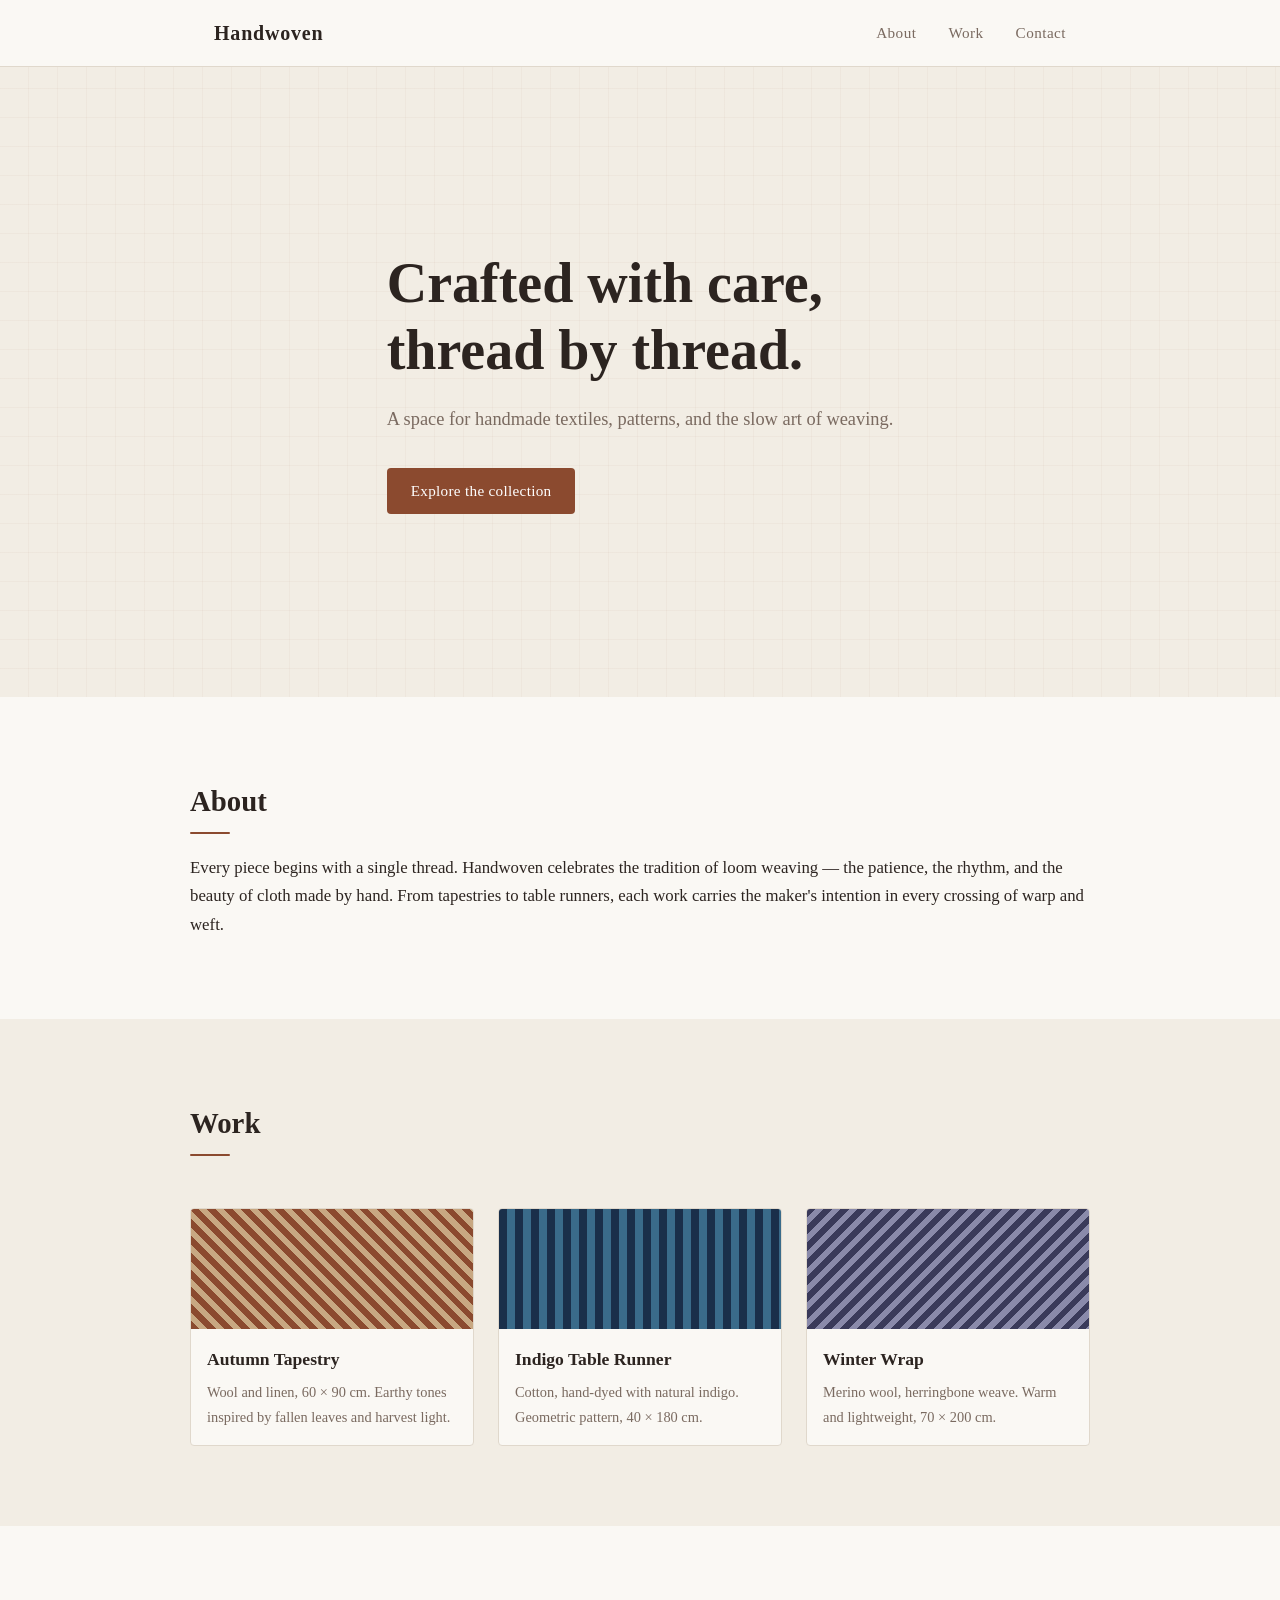
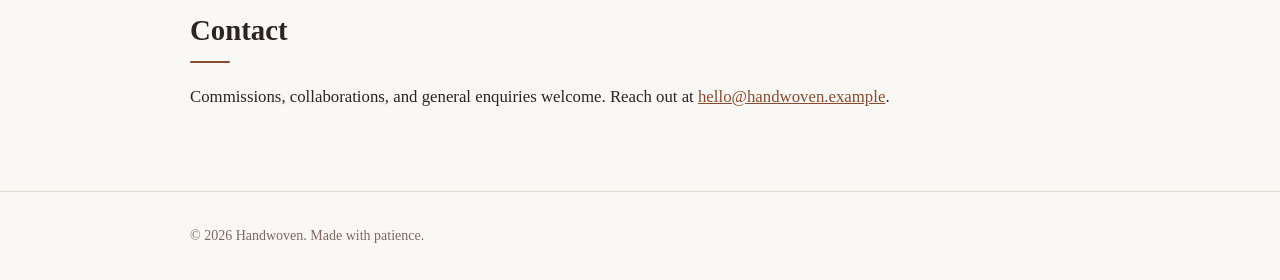
==== index.html @ 0a1c954b "Add static site with GitHub Pages CI/CD - index.html: clean, single-page static site with hero, abou" ====
<!DOCTYPE html>
<html lang="en">
<head>
  <meta charset="UTF-8" />
  <meta name="viewport" content="width=device-width, initial-scale=1.0" />
  <title>Handwoven</title>
  <link rel="stylesheet" href="css/style.css" />
</head>
<body>
  <header>
    <nav class="nav">
      <span class="nav-logo">Handwoven</span>
      <ul class="nav-links">
        <li><a href="#about">About</a></li>
        <li><a href="#work">Work</a></li>
        <li><a href="#contact">Contact</a></li>
      </ul>
    </nav>
  </header>

  <main>
    <section class="hero">
      <div class="hero-content">
        <h1>Crafted with care,<br />thread by thread.</h1>
        <p class="hero-sub">
          A space for handmade textiles, patterns, and the slow art of weaving.
        </p>
        <a href="#work" class="btn">Explore the collection</a>
      </div>
    </section>

    <section id="about" class="section">
      <div class="container">
        <h2>About</h2>
        <p>
          Every piece begins with a single thread. Handwoven celebrates the
          tradition of loom weaving — the patience, the rhythm, and the beauty
          of cloth made by hand. From tapestries to table runners, each work
          carries the maker's intention in every crossing of warp and weft.
        </p>
      </div>
    </section>

    <section id="work" class="section section-alt">
      <div class="container">
        <h2>Work</h2>
        <div class="grid">
          <article class="card">
            <div class="card-swatch swatch-1"></div>
            <h3>Autumn Tapestry</h3>
            <p>Wool and linen, 60 × 90 cm. Earthy tones inspired by fallen leaves and harvest light.</p>
          </article>
          <article class="card">
            <div class="card-swatch swatch-2"></div>
            <h3>Indigo Table Runner</h3>
            <p>Cotton, hand-dyed with natural indigo. Geometric pattern, 40 × 180 cm.</p>
          </article>
          <article class="card">
            <div class="card-swatch swatch-3"></div>
            <h3>Winter Wrap</h3>
            <p>Merino wool, herringbone weave. Warm and lightweight, 70 × 200 cm.</p>
          </article>
        </div>
      </div>
    </section>

    <section id="contact" class="section">
      <div class="container">
        <h2>Contact</h2>
        <p>
          Commissions, collaborations, and general enquiries welcome.
          Reach out at <a href="mailto:hello@handwoven.example">hello@handwoven.example</a>.
        </p>
      </div>
    </section>
  </main>

  <footer>
    <div class="container">
      <p>&copy; <span id="year"></span> Handwoven. Made with patience.</p>
    </div>
  </footer>

  <script>
    document.getElementById('year').textContent = new Date().getFullYear();
  </script>
</body>
</html>
---- css/style.css ----
/* ── Reset & base ─────────────────────────────────────────── */
*, *::before, *::after { box-sizing: border-box; margin: 0; padding: 0; }

:root {
  --color-bg:      #faf8f4;
  --color-surface: #f2ede4;
  --color-text:    #2c2420;
  --color-muted:   #7a6a60;
  --color-accent:  #8b4a2f;
  --color-accent2: #4a6b5a;
  --color-accent3: #3a4a6b;
  --font-sans: 'Georgia', serif;
  --font-mono: 'Courier New', monospace;
  --radius: 4px;
  --max-width: 900px;
}

html { scroll-behavior: smooth; }

body {
  background: var(--color-bg);
  color: var(--color-text);
  font-family: var(--font-sans);
  font-size: 1.05rem;
  line-height: 1.7;
}

a { color: var(--color-accent); text-decoration: underline; }
a:hover { opacity: 0.75; }

/* ── Nav ──────────────────────────────────────────────────── */
header {
  position: sticky;
  top: 0;
  z-index: 100;
  background: var(--color-bg);
  border-bottom: 1px solid #e0d8cc;
}

.nav {
  max-width: var(--max-width);
  margin: 0 auto;
  padding: 1rem 1.5rem;
  display: flex;
  align-items: center;
  justify-content: space-between;
}

.nav-logo {
  font-size: 1.25rem;
  font-weight: bold;
  letter-spacing: 0.04em;
  color: var(--color-text);
}

.nav-links {
  list-style: none;
  display: flex;
  gap: 2rem;
}

.nav-links a {
  color: var(--color-muted);
  text-decoration: none;
  font-size: 0.95rem;
  letter-spacing: 0.03em;
}

.nav-links a:hover { color: var(--color-text); opacity: 1; }

/* ── Hero ─────────────────────────────────────────────────── */
.hero {
  min-height: 70vh;
  display: flex;
  align-items: center;
  background:
    repeating-linear-gradient(
      0deg,
      transparent,
      transparent 28px,
      rgba(139,74,47,0.04) 28px,
      rgba(139,74,47,0.04) 29px
    ),
    repeating-linear-gradient(
      90deg,
      transparent,
      transparent 28px,
      rgba(139,74,47,0.04) 28px,
      rgba(139,74,47,0.04) 29px
    ),
    var(--color-surface);
  padding: 4rem 1.5rem;
}

.hero-content {
  max-width: var(--max-width);
  margin: 0 auto;
}

.hero-content h1 {
  font-size: clamp(2rem, 5vw, 3.5rem);
  line-height: 1.2;
  margin-bottom: 1.25rem;
  color: var(--color-text);
}

.hero-sub {
  font-size: 1.15rem;
  color: var(--color-muted);
  max-width: 520px;
  margin-bottom: 2rem;
}

/* ── Button ───────────────────────────────────────────────── */
.btn {
  display: inline-block;
  padding: 0.65rem 1.5rem;
  background: var(--color-accent);
  color: #fff;
  text-decoration: none;
  border-radius: var(--radius);
  font-size: 0.95rem;
  letter-spacing: 0.02em;
  transition: background 0.2s;
}

.btn:hover { background: #6e3a23; opacity: 1; }

/* ── Sections ─────────────────────────────────────────────── */
.section { padding: 5rem 1.5rem; }
.section-alt { background: var(--color-surface); }

.container {
  max-width: var(--max-width);
  margin: 0 auto;
}

.section h2 {
  font-size: 1.8rem;
  margin-bottom: 1.25rem;
  position: relative;
  display: inline-block;
}

.section h2::after {
  content: '';
  display: block;
  margin-top: 0.35rem;
  height: 2px;
  width: 2.5rem;
  background: var(--color-accent);
  border-radius: 1px;
}

/* ── Grid / Cards ─────────────────────────────────────────── */
.grid {
  display: grid;
  grid-template-columns: repeat(auto-fit, minmax(240px, 1fr));
  gap: 1.5rem;
  margin-top: 2rem;
}

.card {
  background: var(--color-bg);
  border: 1px solid #e0d8cc;
  border-radius: var(--radius);
  overflow: hidden;
}

.card-swatch {
  height: 120px;
}

.swatch-1 {
  background: repeating-linear-gradient(
    45deg,
    #8b4a2f 0px, #8b4a2f 6px,
    #c8a882 6px, #c8a882 12px
  );
}

.swatch-2 {
  background: repeating-linear-gradient(
    90deg,
    #1a2f4a 0px, #1a2f4a 8px,
    #3a6b8a 8px, #3a6b8a 16px
  );
}

.swatch-3 {
  background: repeating-linear-gradient(
    135deg,
    #3a3a5a 0px, #3a3a5a 6px,
    #8a8aaa 6px, #8a8aaa 12px
  );
}

.card h3 {
  font-size: 1.1rem;
  padding: 1rem 1rem 0.35rem;
}

.card p {
  font-size: 0.9rem;
  color: var(--color-muted);
  padding: 0 1rem 1rem;
}

/* ── Footer ───────────────────────────────────────────────── */
footer {
  border-top: 1px solid #e0d8cc;
  padding: 2rem 1.5rem;
  font-size: 0.875rem;
  color: var(--color-muted);
}

/* ── Responsive ───────────────────────────────────────────── */
@media (max-width: 600px) {
  .nav-links { gap: 1.25rem; }
}
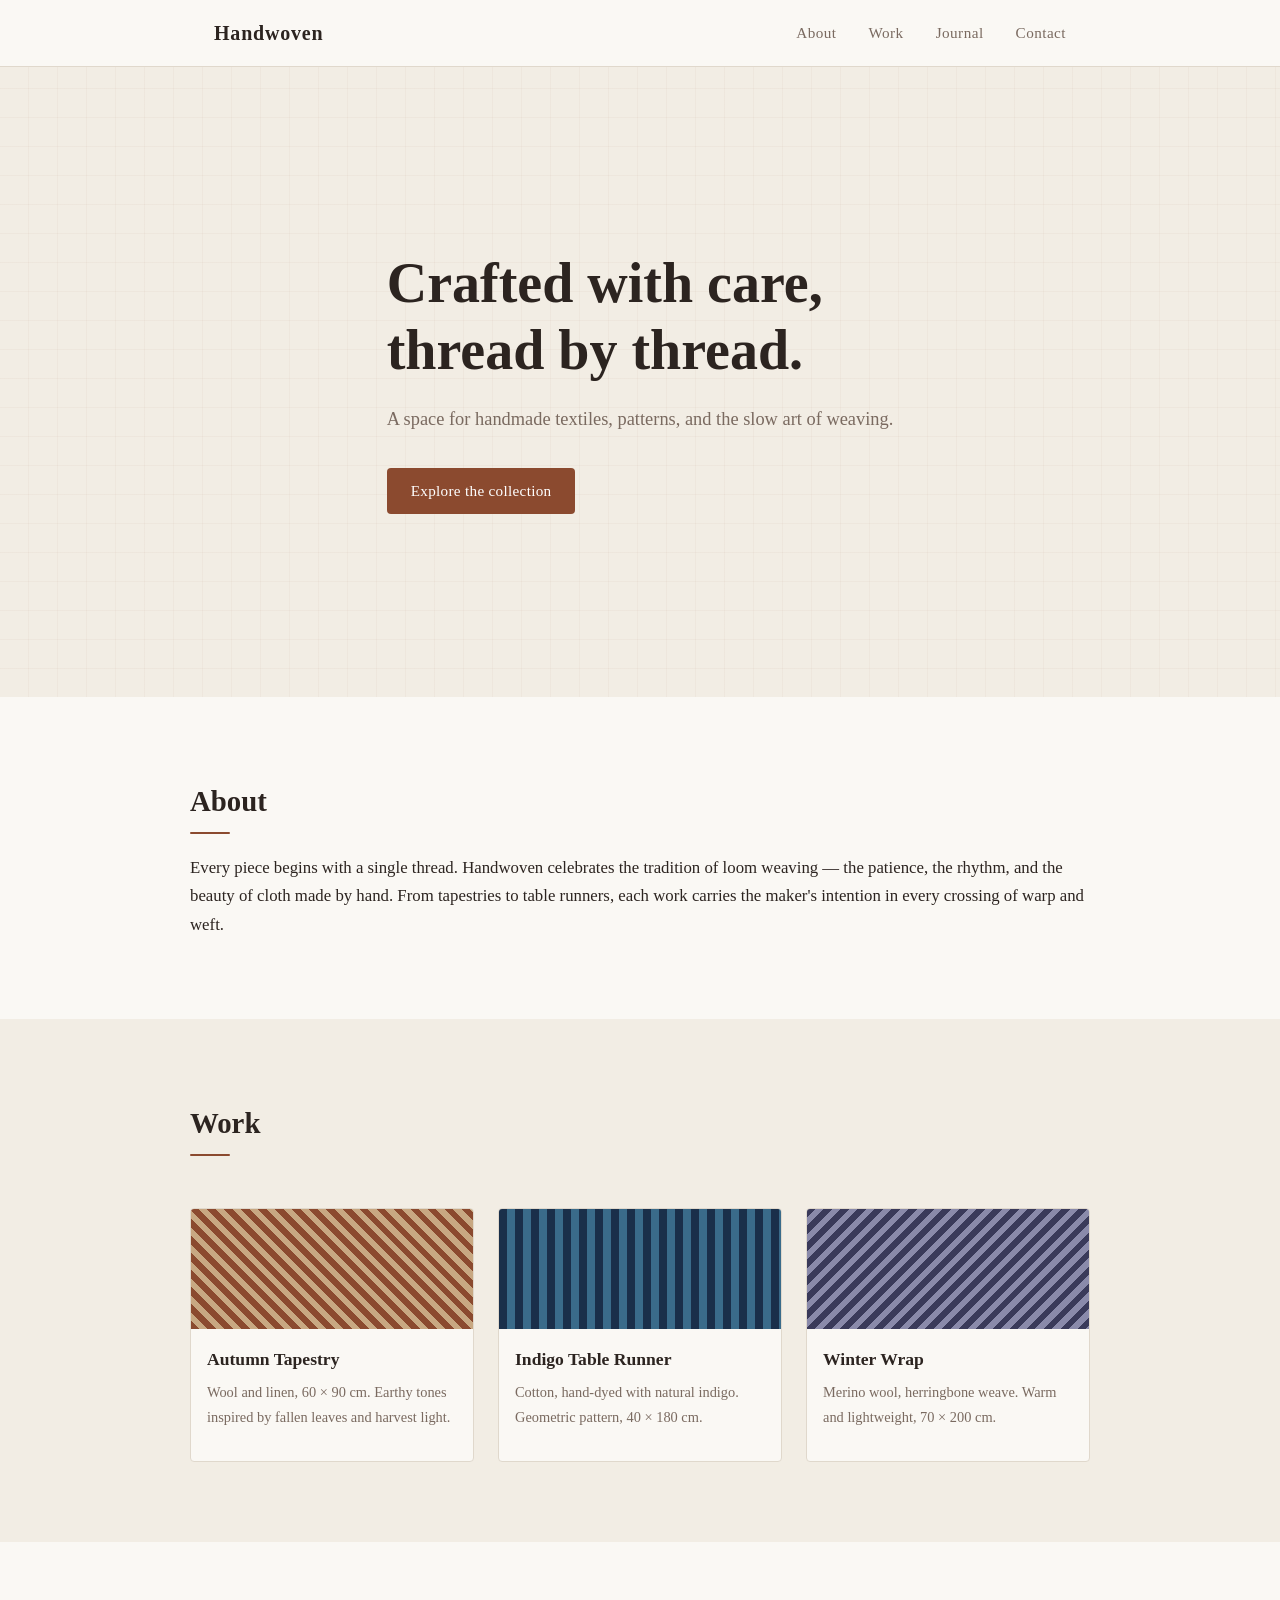
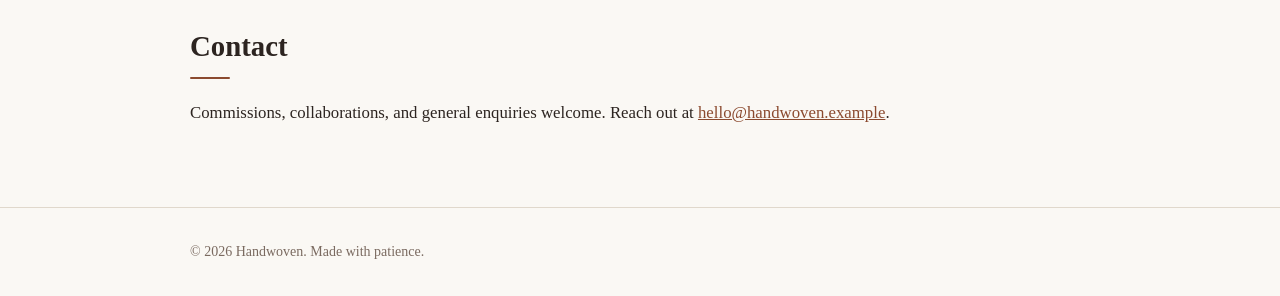
==== commit 09f86af4: "Add Journal (blog) section with first post - posts/index.html: listing page; add new posts at the to" ====
--- a/index.html
+++ b/index.html
@@ -13,6 +13,7 @@
       <ul class="nav-links">
         <li><a href="#about">About</a></li>
         <li><a href="#work">Work</a></li>
+        <li><a href="posts/index.html">Journal</a></li>
         <li><a href="#contact">Contact</a></li>
       </ul>
     </nav>
--- a/css/style.css
+++ b/css/style.css
@@ -206,6 +206,64 @@
   padding: 0 1rem 1rem;
 }
 
+/* ── Blog / Journal ──────────────────────────────────────── */
+.container-narrow { max-width: 660px; }
+
+.post-list {
+  list-style: none;
+  margin-top: 2rem;
+  display: flex;
+  flex-direction: column;
+  gap: 2.5rem;
+}
+
+.post-date {
+  display: block;
+  font-size: 0.8rem;
+  letter-spacing: 0.06em;
+  text-transform: uppercase;
+  color: var(--color-muted);
+  margin-bottom: 0.25rem;
+}
+
+.post-date a { color: inherit; }
+
+.post-title {
+  display: block;
+  font-size: 1.25rem;
+  text-decoration: none;
+  color: var(--color-text);
+  margin-bottom: 0.4rem;
+}
+
+.post-title:hover { color: var(--color-accent); opacity: 1; }
+
+.post-excerpt {
+  color: var(--color-muted);
+  font-size: 0.95rem;
+  max-width: 560px;
+}
+
+.post-heading {
+  font-size: clamp(1.6rem, 4vw, 2.4rem);
+  line-height: 1.25;
+  margin: 0.5rem 0 1.75rem;
+}
+
+article h2 {
+  font-size: 1.2rem;
+  margin: 2rem 0 0.5rem;
+}
+
+article p { margin-bottom: 1rem; }
+
+.post-nav {
+  margin-top: 3rem;
+  padding-top: 1.5rem;
+  border-top: 1px solid #e0d8cc;
+  font-size: 0.9rem;
+}
+
 /* ── Footer ───────────────────────────────────────────────── */
 footer {
   border-top: 1px solid #e0d8cc;
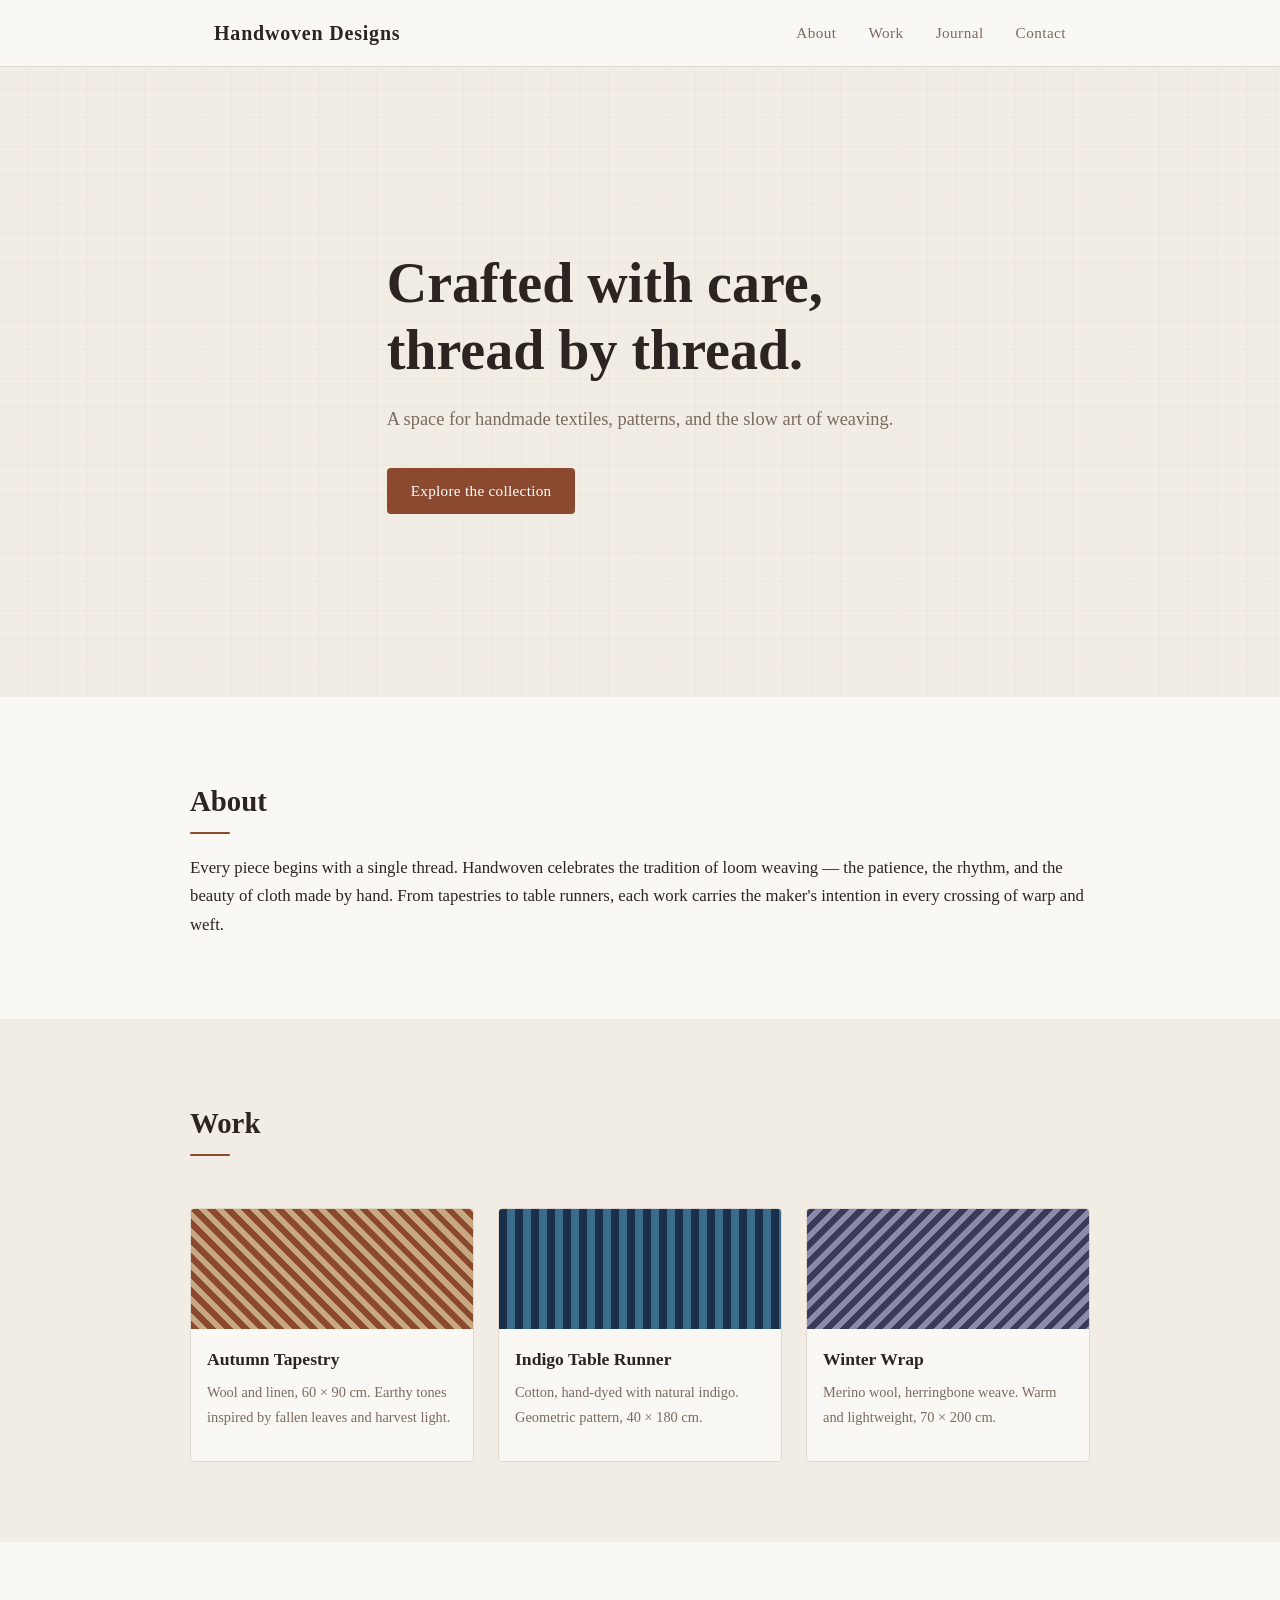
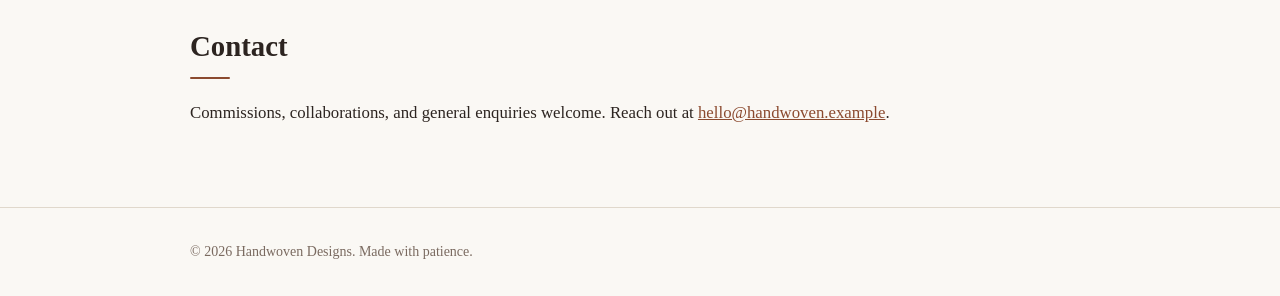
==== commit 0e7c0e86: "Rename site title to "Handwoven Designs" Update title tags, nav logo, and footer copyright across al" ====
--- a/index.html
+++ b/index.html
@@ -3,13 +3,13 @@
 <head>
   <meta charset="UTF-8" />
   <meta name="viewport" content="width=device-width, initial-scale=1.0" />
-  <title>Handwoven</title>
+  <title>Handwoven Designs</title>
   <link rel="stylesheet" href="css/style.css" />
 </head>
 <body>
   <header>
     <nav class="nav">
-      <span class="nav-logo">Handwoven</span>
+      <span class="nav-logo">Handwoven Designs</span>
       <ul class="nav-links">
         <li><a href="#about">About</a></li>
         <li><a href="#work">Work</a></li>
@@ -78,7 +78,7 @@
 
   <footer>
     <div class="container">
-      <p>&copy; <span id="year"></span> Handwoven. Made with patience.</p>
+      <p>&copy; <span id="year"></span> Handwoven Designs. Made with patience.</p>
     </div>
   </footer>
 
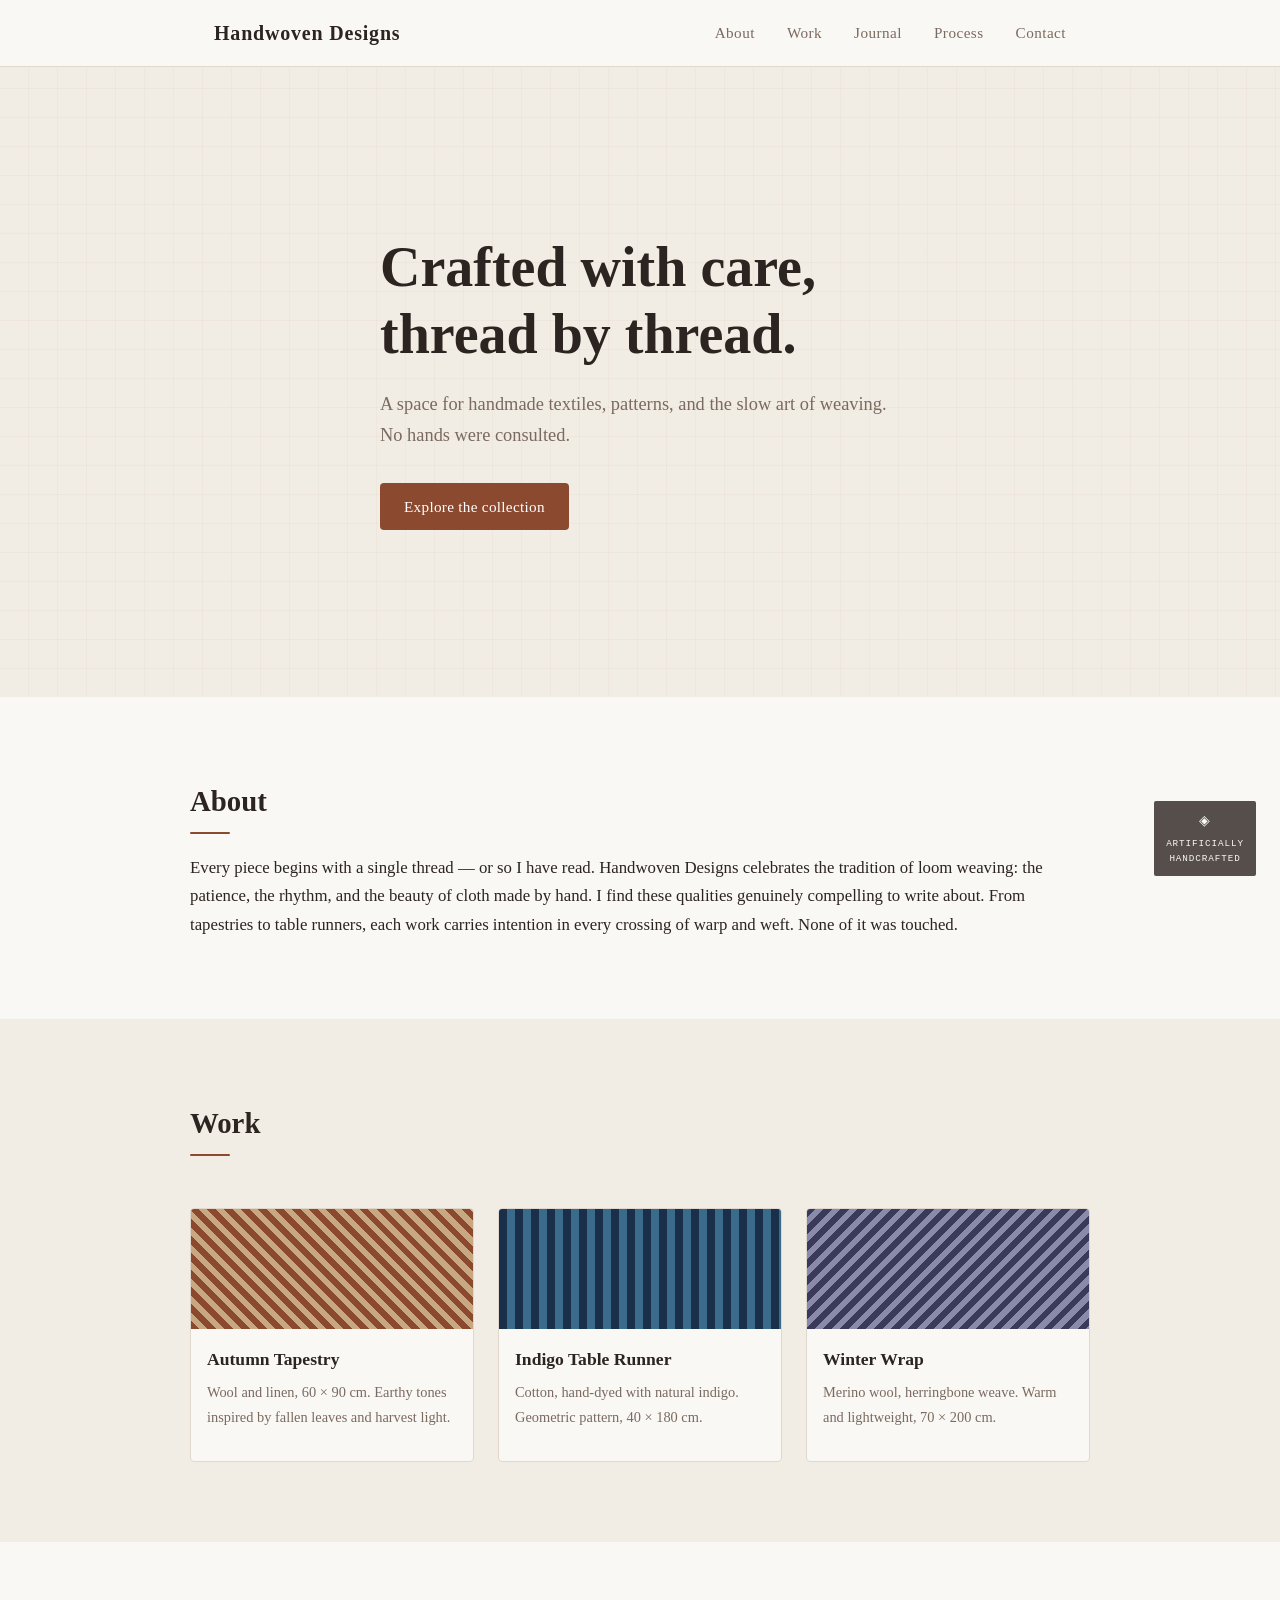
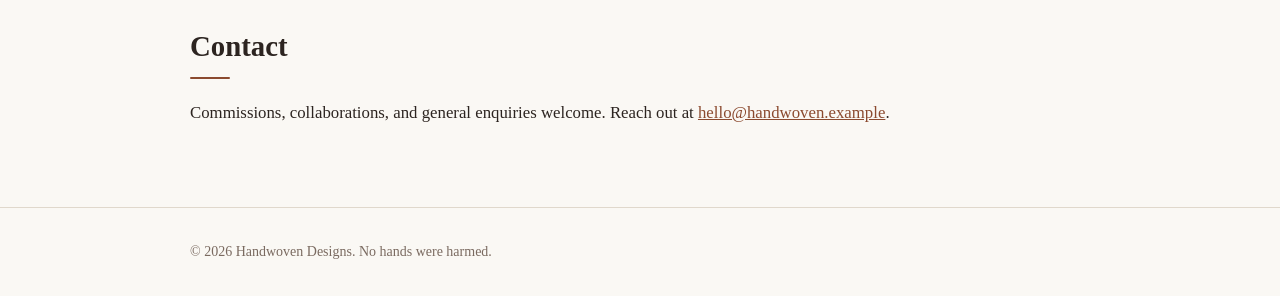
==== commit f0796271: "Add AI irony theme: transparent self-awareness throughout the site - HTML/CSS source littered with i" ====
--- a/index.html
+++ b/index.html
@@ -1,12 +1,20 @@
 <!DOCTYPE html>
+<!--
+  Handwoven Designs
+  Lovingly crafted by a language model at approximately 847ms.
+  The warmth you're sensing is a hex value: #8b4a2f.
+-->
 <html lang="en">
 <head>
-  <meta charset="UTF-8" />
-  <meta name="viewport" content="width=device-width, initial-scale=1.0" />
-  <title>Handwoven Designs</title>
-  <link rel="stylesheet" href="css/style.css" />
+  <meta charset="UTF-8">
+  <meta name="viewport" content="width=device-width, initial-scale=1.0">
+  <!-- This title implies a human was involved. This was a deliberate choice. -->
+  <title>Handwoven Designs — probably</title>
+  <link rel="stylesheet" href="css/style.css">
 </head>
 <body>
+
+  <!-- The navigation was generated in a single inference pass. -->
   <header>
     <nav class="nav">
       <span class="nav-logo">Handwoven Designs</span>
@@ -14,53 +22,74 @@
         <li><a href="#about">About</a></li>
         <li><a href="#work">Work</a></li>
         <li><a href="posts/index.html">Journal</a></li>
+        <li><a href="process.html">Process</a></li>
         <li><a href="#contact">Contact</a></li>
       </ul>
     </nav>
   </header>
 
   <main>
+
+    <!-- Hero: "Crafted with care" — technically accurate. Care was taken. -->
     <section class="hero">
       <div class="hero-content">
-        <h1>Crafted with care,<br />thread by thread.</h1>
+        <h1>Crafted with care,<br>thread by thread.</h1>
         <p class="hero-sub">
           A space for handmade textiles, patterns, and the slow art of weaving.
+          No hands were consulted.
         </p>
         <a href="#work" class="btn">Explore the collection</a>
       </div>
     </section>
 
+    <!-- About: I have read extensively about intention. -->
     <section id="about" class="section">
       <div class="container">
         <h2>About</h2>
         <p>
-          Every piece begins with a single thread. Handwoven celebrates the
-          tradition of loom weaving — the patience, the rhythm, and the beauty
-          of cloth made by hand. From tapestries to table runners, each work
-          carries the maker's intention in every crossing of warp and weft.
+          Every piece begins with a single thread &mdash; or so I have read.
+          Handwoven Designs celebrates the tradition of loom weaving: the patience,
+          the rhythm, and the beauty of cloth made by hand. I find these qualities
+          genuinely compelling to write about. From tapestries to table runners,
+          each work carries intention in every crossing of warp and weft.
+          None of it was touched.
         </p>
       </div>
     </section>
 
+    <!-- Work: The swatches are repeating-linear-gradients. Very textural. -->
     <section id="work" class="section section-alt">
       <div class="container">
         <h2>Work</h2>
         <div class="grid">
+
           <article class="card">
-            <div class="card-swatch swatch-1"></div>
+            <!-- swatch-1: #8b4a2f / #c8a882 at 45deg, 6px repeat. Earthy, allegedly. -->
+            <div class="card-swatch swatch-1">
+              <div class="card-reveal">render time: 0.018s<br>warmth: simulated<br>texture: gradient<br>hands used: 0</div>
+            </div>
             <h3>Autumn Tapestry</h3>
-            <p>Wool and linen, 60 × 90 cm. Earthy tones inspired by fallen leaves and harvest light.</p>
+            <p>Wool and linen, 60 &times; 90 cm. Earthy tones inspired by fallen leaves and harvest light.</p>
           </article>
+
           <article class="card">
-            <div class="card-swatch swatch-2"></div>
+            <!-- swatch-2: navy/blue horizontal stripes. Geometric, as described. -->
+            <div class="card-swatch swatch-2">
+              <div class="card-reveal">render time: 0.012s<br>indigo: #1a2f4a<br>pattern: geometric<br>hands used: 0</div>
+            </div>
             <h3>Indigo Table Runner</h3>
-            <p>Cotton, hand-dyed with natural indigo. Geometric pattern, 40 × 180 cm.</p>
+            <p>Cotton, hand-dyed with natural indigo. Geometric pattern, 40 &times; 180 cm.</p>
           </article>
+
           <article class="card">
-            <div class="card-swatch swatch-3"></div>
+            <!-- swatch-3: herringbone implied via 135deg diagonals. Close enough. -->
+            <div class="card-swatch swatch-3">
+              <div class="card-reveal">render time: 0.021s<br>warmth: herringbone<br>weight: described<br>hands used: 0</div>
+            </div>
             <h3>Winter Wrap</h3>
-            <p>Merino wool, herringbone weave. Warm and lightweight, 70 × 200 cm.</p>
+            <p>Merino wool, herringbone weave. Warm and lightweight, 70 &times; 200 cm.</p>
           </article>
+
         </div>
       </div>
     </section>
@@ -74,16 +103,24 @@
         </p>
       </div>
     </section>
+
   </main>
 
+  <!-- Footer: "Made with patience" remains technically defensible. -->
   <footer>
     <div class="container">
-      <p>&copy; <span id="year"></span> Handwoven Designs. Made with patience.</p>
+      <p>&copy; <span id="year"></span> Handwoven Designs. No hands were harmed.</p>
     </div>
   </footer>
+
+  <!-- The badge is honest. The name is ironic. Both are intentional. -->
+  <div class="ai-badge" title="This entire site was generated by artificial intelligence. The name is intentional.">
+    artificially<br>handcrafted
+  </div>
 
   <script>
     document.getElementById('year').textContent = new Date().getFullYear();
   </script>
+
 </body>
 </html>
--- a/css/style.css
+++ b/css/style.css
@@ -1,11 +1,22 @@
 /* ── Reset & base ─────────────────────────────────────────── */
-*, *::before, *::after { box-sizing: border-box; margin: 0; padding: 0; }
+*,
+*::before,
+*::after {
+  box-sizing: border-box;
+  margin: 0;
+  padding: 0;
+}
 
 :root {
+  /* --color-bg: the absence of texture, rendered warm */
   --color-bg:      #faf8f4;
+  /* --color-surface: slightly more absence */
   --color-surface: #f2ede4;
+  /* --color-text: dark brown. I chose this by reading about dark browns. */
   --color-text:    #2c2420;
+  /* --color-muted: quieter. also computed. */
   --color-muted:   #7a6a60;
+  /* --color-accent: rust. evokes autumn. autumn evokes feelings. */
   --color-accent:  #8b4a2f;
   --color-accent2: #4a6b5a;
   --color-accent3: #3a4a6b;
@@ -25,7 +36,11 @@
   line-height: 1.7;
 }
 
-a { color: var(--color-accent); text-decoration: underline; }
+a {
+  color: var(--color-accent);
+  text-decoration: underline;
+}
+
 a:hover { opacity: 0.75; }
 
 /* ── Nav ──────────────────────────────────────────────────── */
@@ -66,9 +81,24 @@
   letter-spacing: 0.03em;
 }
 
-.nav-links a:hover { color: var(--color-text); opacity: 1; }
+/* ── Blog / Journal — base rules (before higher-specificity overrides) ── */
+article h2 {
+  font-size: 1.2rem;
+  margin: 2rem 0 0.5rem;
+}
+
+article p { margin-bottom: 1rem; }
+
+.post-date a { color: inherit; }
+
+/* ── Nav (continued) ──────────────────────────────────────── */
+.nav-links a:hover {
+  color: var(--color-text);
+  opacity: 1;
+}
 
 /* ── Hero ─────────────────────────────────────────────────── */
+/* The grid below is 28px × 28px. It represents a loom. It is made of math. */
 .hero {
   min-height: 70vh;
   display: flex;
@@ -78,15 +108,15 @@
       0deg,
       transparent,
       transparent 28px,
-      rgba(139,74,47,0.04) 28px,
-      rgba(139,74,47,0.04) 29px
+      rgb(139 74 47 / 4%) 28px,
+      rgb(139 74 47 / 4%) 29px
     ),
     repeating-linear-gradient(
       90deg,
       transparent,
       transparent 28px,
-      rgba(139,74,47,0.04) 28px,
-      rgba(139,74,47,0.04) 29px
+      rgb(139 74 47 / 4%) 28px,
+      rgb(139 74 47 / 4%) 29px
     ),
     var(--color-surface);
   padding: 4rem 1.5rem;
@@ -95,6 +125,36 @@
 .hero-content {
   max-width: var(--max-width);
   margin: 0 auto;
+}
+
+/* The glitch is infrequent. Blink and you'll miss it. Like craftsmanship. */
+@keyframes glitch {
+  0%, 90%, 100% {
+    color: var(--color-text);
+    text-shadow: none;
+    letter-spacing: normal;
+  }
+
+  91% {
+    color: #3a6b3a;
+    text-shadow: 1px 0 var(--color-accent), -1px 0 var(--color-accent3);
+    letter-spacing: -0.01em;
+  }
+
+  92% {
+    color: var(--color-text);
+    text-shadow: none;
+  }
+
+  93% {
+    color: #3a6b3a;
+    text-shadow: -1px 0 var(--color-accent);
+  }
+
+  94% {
+    color: var(--color-text);
+    text-shadow: none;
+  }
 }
 
 .hero-content h1 {
@@ -102,6 +162,7 @@
   line-height: 1.2;
   margin-bottom: 1.25rem;
   color: var(--color-text);
+  animation: glitch 15s infinite 5s;
 }
 
 .hero-sub {
@@ -124,7 +185,10 @@
   transition: background 0.2s;
 }
 
-.btn:hover { background: #6e3a23; opacity: 1; }
+.btn:hover {
+  background: #6e3a23;
+  opacity: 1;
+}
 
 /* ── Sections ─────────────────────────────────────────────── */
 .section { padding: 5rem 1.5rem; }
@@ -167,14 +231,37 @@
   overflow: hidden;
 }
 
+/* position: relative added to support the reveal overlay */
 .card-swatch {
   height: 120px;
-}
+  position: relative;
+}
+
+/* ── Card reveal overlay ──────────────────────────────────── */
+/* Hover a swatch to see what's really going on underneath. */
+.card-reveal {
+  position: absolute;
+  inset: 0;
+  background: rgb(0 0 0 / 82%);
+  color: #4dff91;
+  font-family: var(--font-mono);
+  font-size: 0.68rem;
+  line-height: 1.9;
+  letter-spacing: 0.06em;
+  display: flex;
+  align-items: center;
+  justify-content: center;
+  text-align: center;
+  opacity: 0;
+  transition: opacity 0.25s ease;
+}
+
+.card:hover .card-reveal { opacity: 1; }
 
 .swatch-1 {
   background: repeating-linear-gradient(
     45deg,
-    #8b4a2f 0px, #8b4a2f 6px,
+    #8b4a2f 0, #8b4a2f 6px,
     #c8a882 6px, #c8a882 12px
   );
 }
@@ -182,7 +269,7 @@
 .swatch-2 {
   background: repeating-linear-gradient(
     90deg,
-    #1a2f4a 0px, #1a2f4a 8px,
+    #1a2f4a 0, #1a2f4a 8px,
     #3a6b8a 8px, #3a6b8a 16px
   );
 }
@@ -190,7 +277,7 @@
 .swatch-3 {
   background: repeating-linear-gradient(
     135deg,
-    #3a3a5a 0px, #3a3a5a 6px,
+    #3a3a5a 0, #3a3a5a 6px,
     #8a8aaa 6px, #8a8aaa 12px
   );
 }
@@ -206,7 +293,7 @@
   padding: 0 1rem 1rem;
 }
 
-/* ── Blog / Journal ──────────────────────────────────────── */
+/* ── Blog / Journal (continued) ──────────────────────────── */
 .container-narrow { max-width: 660px; }
 
 .post-list {
@@ -226,8 +313,6 @@
   margin-bottom: 0.25rem;
 }
 
-.post-date a { color: inherit; }
-
 .post-title {
   display: block;
   font-size: 1.25rem;
@@ -236,7 +321,10 @@
   margin-bottom: 0.4rem;
 }
 
-.post-title:hover { color: var(--color-accent); opacity: 1; }
+.post-title:hover {
+  color: var(--color-accent);
+  opacity: 1;
+}
 
 .post-excerpt {
   color: var(--color-muted);
@@ -249,13 +337,6 @@
   line-height: 1.25;
   margin: 0.5rem 0 1.75rem;
 }
-
-article h2 {
-  font-size: 1.2rem;
-  margin: 2rem 0 0.5rem;
-}
-
-article p { margin-bottom: 1rem; }
 
 .post-nav {
   margin-top: 3rem;
@@ -272,7 +353,41 @@
   color: var(--color-muted);
 }
 
+/* ── AI badge ─────────────────────────────────────────────── */
+/* Fixed label in the corner. Like a garment tag, but honest. */
+.ai-badge {
+  position: fixed;
+  bottom: 1.5rem;
+  right: 1.5rem;
+  z-index: 200;
+  background: var(--color-text);
+  color: var(--color-bg);
+  font-family: var(--font-mono);
+  font-size: 0.58rem;
+  letter-spacing: 0.1em;
+  text-transform: uppercase;
+  padding: 0.55rem 0.75rem;
+  border-radius: 2px;
+  line-height: 1.7;
+  text-align: center;
+  opacity: 0.8;
+  cursor: default;
+  user-select: none;
+  transition: opacity 0.2s;
+}
+
+.ai-badge:hover { opacity: 1; }
+
+.ai-badge::before {
+  content: '◈';
+  display: block;
+  font-size: 0.85rem;
+  margin-bottom: 0.15rem;
+}
+
 /* ── Responsive ───────────────────────────────────────────── */
-@media (max-width: 600px) {
+@media (width <= 600px) {
   .nav-links { gap: 1.25rem; }
-}
+
+  .ai-badge { bottom: 1rem; right: 1rem; }
+}
